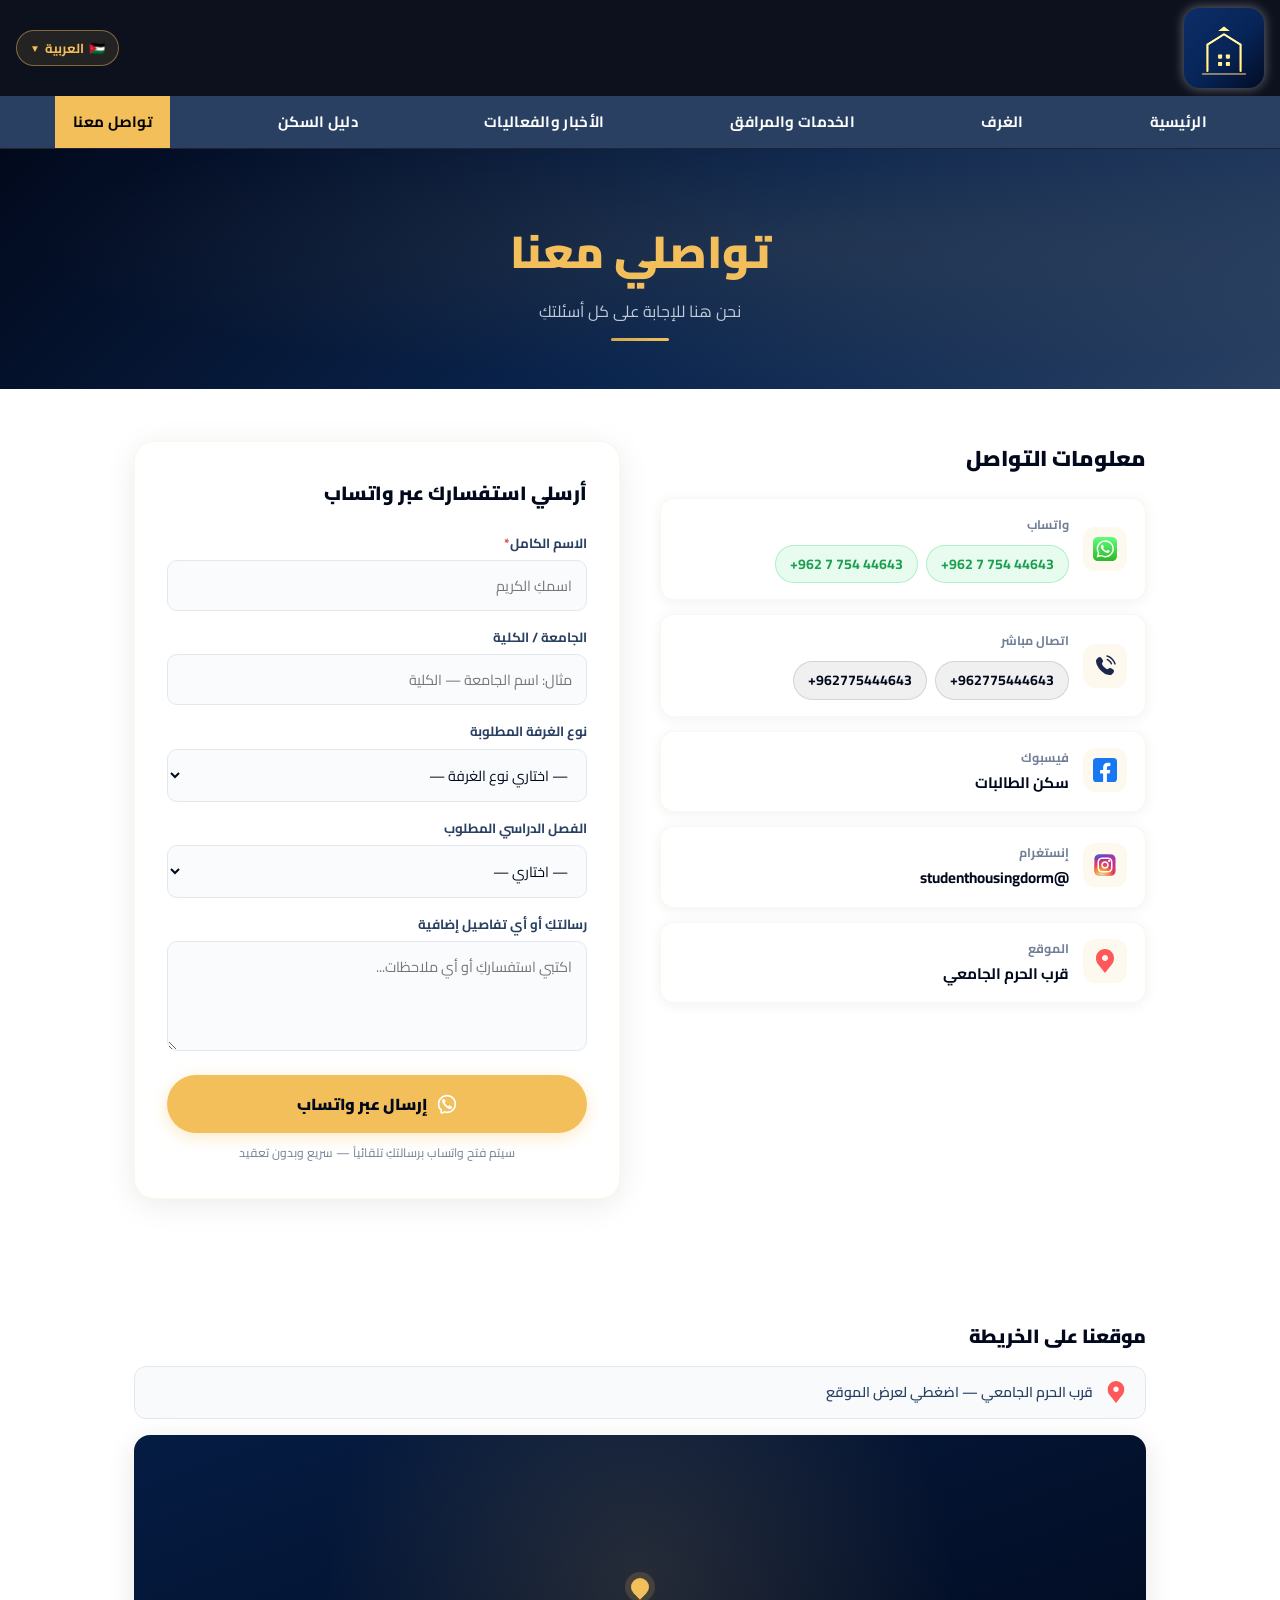
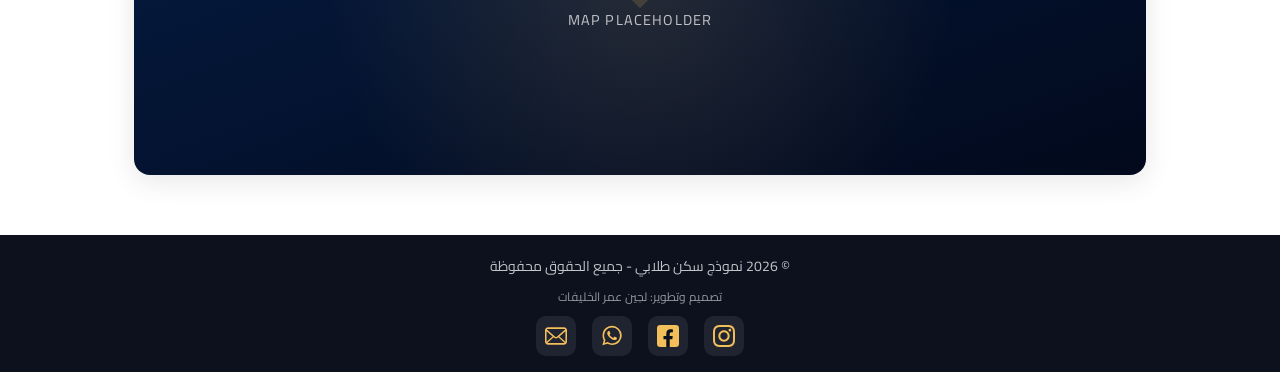
==== Contact_Page.html @ f3275cb9 "Initial commit — student housing website prototype Bilingual (Arabic RTL / English LTR) six-page sit" ====
<!DOCTYPE html>
<html lang="ar" dir="rtl">

<head>
    <meta charset="UTF-8">
    <meta name="viewport" content="width=device-width, initial-scale=1.0">
    <title>تواصل معنا — سكن الطالبات</title>
    <meta name="description"
        content="تواصلي مع سكن الطالبات — احجزي غرفتك أو استفسري عبر واتساب أو الفورم المباشر.">
    <meta name="keywords" content="تواصل السكن, حجز سكن طالبات, سكن طلابي, نموذج أولي">
    <meta name="author" content="Student Housing Team">
    <meta name="robots" content="noindex, nofollow">
    <meta property="og:type" content="website">
    <meta property="og:title" content="تواصل معنا — سكن الطالبات">
    <meta property="og:description" content="تواصلي مع إدارة سكن الطالبات — نموذج أولي.">
    <meta property="og:image" content="Photos/Logo.svg">
    <meta name="twitter:card" content="summary_large_image">
    <link rel="stylesheet" href="CSS/Style.css">
    <link rel="icon" href="Photos/Logo.svg" type="image/svg+xml">
    <link rel="preconnect" href="https://fonts.googleapis.com">
    <link href="https://fonts.googleapis.com/css2?family=Cairo:wght@300;400;600;700;900&display=swap" rel="stylesheet">
    <script src="Js/lang-data.js"></script>

    <script>
      (function (d) {
          var s = d.createElement("script");
          s.setAttribute("data-position", 5);
          s.setAttribute("data-color", "#F3BF5B");
          s.setAttribute("data-widget_layout", "full");
          s.setAttribute("data-account", "6AjWs1Mzxq");
          s.setAttribute("src", "https://cdn.userway.org/widget.js");
          (d.body || d.head).appendChild(s);
      })(document);
    </script>
        <style>
        /* Layout */
        .contact-wrapper {
            max-width: 1060px;
            margin: 52px auto;
            padding: 0 24px 70px;
            display: grid;
            grid-template-columns: 1fr 1fr;
            gap: 40px;
            align-items: start;
        }

        /* Info side */
        .contact-info h2 {
            font-family: 'Cairo', serif;
            font-size: 1.35rem;
            font-weight: 900;
            color: #02091C;
            margin-bottom: 22px;
        }

        .ci-card {
            display: flex;
            align-items: flex-start;
            gap: 14px;
            padding: 16px 18px;
            background: #fff;
            border-radius: 14px;
            box-shadow: 0 2px 14px rgba(2, 9, 28, .06);
            border: 1px solid rgba(243, 191, 91, .12);
            margin-bottom: 14px;
            text-decoration: none;
            transition: box-shadow .2s, transform .2s;
        }

        .ci-card:hover {
            box-shadow: 0 6px 22px rgba(2, 9, 28, .11);
            transform: translateY(-2px);
        }

        .ci-icon {
            width: 44px;
            height: 44px;
            border-radius: 12px;
            background: rgba(243, 191, 91, .1);
            display: flex;
            align-items: center;
            justify-content: center;
            flex-shrink: 0;
        }

        .ci-icon img {
            width: 24px;
            height: 24px;
            object-fit: contain;
        }

        .ci-body strong {
            display: block;
            font-family: 'Cairo', sans-serif;
            font-size: .78rem;
            font-weight: 700;
            color: #718096;
            margin-bottom: 2px;
        }

        .ci-body span {
            font-family: 'Cairo', sans-serif;
            font-size: .95rem;
            font-weight: 700;
            color: #02091C;
        }

        .ci-body span.green {
            color: #25d366;
        }

        /* بطاقة بأيقونة واحدة وزرين */
        .ci-card-dual {
            display: flex;
            align-items: center;
            gap: 14px;
            padding: 16px 18px;
            background: #fff;
            border-radius: 14px;
            box-shadow: 0 2px 14px rgba(2, 9, 28, .06);
            border: 1px solid rgba(243, 191, 91, .12);
            margin-bottom: 14px;
        }

        .ci-dual-body {
            display: flex;
            flex-direction: column;
            gap: 6px;
            flex: 1;
        }

        .ci-dual-body strong {
            font-family: 'Cairo', sans-serif;
            font-size: .78rem;
            font-weight: 700;
            color: #718096;
            display: block;
            margin-bottom: 4px;
        }

        .ci-dual-btns {
            display: flex;
            gap: 8px;
            flex-wrap: wrap;
        }

        .ci-num-btn {
            display: inline-flex;
            align-items: center;
            padding: 7px 14px;
            border-radius: 50px;
            font-family: 'Cairo', sans-serif;
            font-size: .88rem;
            font-weight: 700;
            text-decoration: none;
            transition: transform .15s, background .2s;
            white-space: nowrap;
            direction: ltr;
        }

        .ci-num-btn.green {
            background: rgba(37, 211, 102, .1);
            color: #1a9e50;
            border: 1.5px solid rgba(37, 211, 102, .3);
        }

        .ci-num-btn.green:hover {
            background: #25d366;
            color: #fff;
            transform: translateY(-1px);
        }

        .ci-num-btn.dark {
            background: rgba(2, 9, 28, .06);
            color: #02091C;
            border: 1.5px solid rgba(2, 9, 28, .12);
        }

        .ci-num-btn.dark:hover {
            background: #02091C;
            color: #F3BF5B;
            transform: translateY(-1px);
        }

        /* Form */
        .contact-form-box {
            background: #fff;
            border-radius: 20px;
            padding: 36px 32px;
            box-shadow: 0 6px 32px rgba(2, 9, 28, .08);
            border: 1px solid rgba(243, 191, 91, .14);
        }

        .contact-form-box h2 {
            font-family: 'Cairo', serif;
            font-size: 1.2rem;
            font-weight: 900;
            color: #02091C;
            margin-bottom: 24px;
        }

        .form-group {
            margin-bottom: 16px;
        }

        .form-group label {
            display: block;
            font-family: 'Cairo', sans-serif;
            font-size: .83rem;
            font-weight: 700;
            color: #294062;
            margin-bottom: 6px;
        }

        .form-group input,
        .form-group select,
        .form-group textarea {
            width: 100%;
            padding: 11px 14px;
            font-family: 'Cairo', sans-serif;
            font-size: .9rem;
            border: 1.5px solid #e2e8f0;
            border-radius: 10px;
            outline: none;
            transition: border-color .2s;
            color: #02091C;
            background: #fafbfc;
        }

        .form-group input:focus,
        .form-group select:focus,
        .form-group textarea:focus {
            border-color: #F3BF5B;
            background: #fff;
        }

        .form-group textarea {
            resize: vertical;
            min-height: 110px;
        }

        .form-group select option {
            font-family: 'Cairo', sans-serif;
        }

        .submit-btn {
            width: 100%;
            padding: 14px;
            background: #F3BF5B;
            color: #02091C;
            font-family: 'Cairo', sans-serif;
            font-weight: 900;
            font-size: 1rem;
            border: none;
            border-radius: 50px;
            cursor: pointer;
            transition: background .2s, transform .15s;
            box-shadow: 0 4px 16px rgba(243, 191, 91, .35);
            display: flex;
            align-items: center;
            justify-content: center;
            gap: 10px;
        }

        .submit-btn img {
            width: 20px;
            height: 20px;
        }

        .submit-btn:hover {
            background: #d4a84f;
            transform: translateY(-1px);
        }

        .form-note {
            font-family: 'Cairo', sans-serif;
            font-size: .76rem;
            color: #718096;
            text-align: center;
            margin-top: 10px;
        }

        .success-toast {
            display: none;
            text-align: center;
            padding: 14px;
            background: rgba(37, 211, 102, .08);
            border: 1px solid rgba(37, 211, 102, .25);
            border-radius: 10px;
            color: #16a34a;
            font-family: 'Cairo', sans-serif;
            font-size: .9rem;
            font-weight: 700;
            margin-top: 14px;
        }

        /* Map */
        .map-section {
            max-width: 1060px;
            margin: 0 auto 60px;
            padding: 0 24px;
        }

        .map-section h2 {
            font-family: 'Cairo', serif;
            font-size: 1.2rem;
            font-weight: 900;
            color: #02091C;
            margin-bottom: 14px;
        }

        .map-wrap {
            border-radius: 16px;
            overflow: hidden;
            box-shadow: 0 6px 28px rgba(2, 9, 28, .1);
        }

        .map-wrap iframe {
            width: 100%;
            height: 340px;
            border: none;
            display: block;
        }

        .map-placeholder {
            width: 100%;
            height: 340px;
            display: flex;
            flex-direction: column;
            align-items: center;
            justify-content: center;
            gap: 12px;
            background:
                radial-gradient(circle at 50% 42%, rgba(243, 191, 91, .14), transparent 58%),
                linear-gradient(160deg, #051c43 0%, #02091c 100%);
        }

        .map-placeholder__pin {
            width: 18px;
            height: 18px;
            border-radius: 50% 50% 50% 0;
            background: #f3bf5b;
            transform: rotate(-45deg);
            box-shadow: 0 0 0 6px rgba(243, 191, 91, .16);
        }

        .map-placeholder__label {
            font-size: .9rem;
            letter-spacing: .08em;
            text-transform: uppercase;
            color: rgba(255, 255, 255, .72);
        }

        /* Location strip */
        .location-strip {
            display: flex;
            align-items: center;
            gap: 12px;
            background: #f8fafc;
            border-radius: 12px;
            padding: 14px 18px;
            border: 1px solid #e2e8f0;
            margin-bottom: 16px;
            font-family: 'Cairo', sans-serif;
            font-size: .88rem;
            color: #294062;
            font-weight: 600;
            text-decoration: none;
            transition: background .2s;
        }

        .location-strip:hover {
            background: #eef2f7;
        }

        .location-strip img {
            width: 22px;
            height: 22px;
            object-fit: contain;
        }

        @media(max-width:768px) {
            .contact-wrapper {
                grid-template-columns: 1fr;
            }

            .form-row {
                grid-template-columns: 1fr;
            }
        }
    </style>
</head>

<body>

    <!-- HEADER -->
    <div class="site-header">
        <div class="toolbar" style="display:flex;align-items:center;justify-content:space-between;padding:8px 16px;">
            <a href="index.html"><img src="Photos/Logo.svg" alt="شعار السكن"></a>
            <div class="lang-switcher" id="langSwitcher">
                <button class="lang-btn" id="langBtn" aria-haspopup="listbox" aria-expanded="false"><span
                        id="langFlag">🇯🇴</span><span id="langLabel">العربية</span><span
                        class="lang-arrow">▼</span></button>
                <div class="lang-dropdown" role="listbox">
                    <div class="lang-option active" data-lang="ar" role="option" tabindex="0"><span
                            class="flag">🇯🇴</span> العربية</div>
                    <div class="lang-option" data-lang="en" role="option" tabindex="0"><span class="flag">EN</span>
                        English</div>
                </div>
            </div>
        </div>
        <nav class="navbar" role="navigation">
            <button class="hamburger" id="hamburger" aria-label="فتح القائمة"
                aria-expanded="false"><span></span><span></span><span></span></button>
            <a href="index.html" data-t="nav_home">الرئيسية</a>
            <a href="Rooms_Page.html" data-t="nav_rooms">الغرف</a>
            <a href="Services_Page.html" data-t="nav_services">الخدمات والمرافق</a>
            <a href="News_Page.html" data-t="nav_news">الأخبار والفعاليات</a>
            <a href="Guide_Page.html" data-t="nav_guide">دليل السكن</a>
            <a href="Contact_Page.html" data-t="nav_contact" class="active">تواصل معنا</a>
        </nav>
    </div>

    <div class="page-hero">
        <h1><span data-t="contact_hero_title">تواصلي</span> <span data-t="contact_hero_span">معنا</span></h1>
        <p data-t="contact_hero_sub">نحن هنا للإجابة على كل أسئلتكِ</p>
        <div class="gold-line"></div>
    </div>

    <main>
        <div class="contact-wrapper">

            <!-- Info side -->
            <div class="contact-info">
                <h2 data-t="contact_info_title">معلومات التواصل</h2>

                <!-- واتساب — أيقونة واحدة + زرين -->
                <div class="ci-card-dual">
                    <div class="ci-icon"><img src="icons/whatsapp-green.svg" alt="واتساب"></div>
                    <div class="ci-dual-body">
                        <strong data-t="contact_label_wa">واتساب</strong>
                        <div class="ci-dual-btns">
                            <a class="ci-num-btn green" href="https://wa.me/962775444643" target="_blank"
                                rel="noopener">+962 7 754 44643</a>
                            <a class="ci-num-btn green soc-whatsapp" href="https://wa.me/962775444643" target="_blank"
                                rel="noopener">+962 7 754 44643</a>
                        </div>
                    </div>
                </div>

                <!-- اتصال مباشر — أيقونة واحدة + زرين -->
                <div class="ci-card-dual">
                    <div class="ci-icon"><img src="icons/call.svg" alt="هاتف"></div>
                    <div class="ci-dual-body">
                        <strong data-t="contact_label_call">اتصال مباشر</strong>
                        <div class="ci-dual-btns">
                            <a class="ci-num-btn dark" href="tel:+962775444643">+962775444643</a>
                            <a class="ci-num-btn dark" href="tel:+962775444643">+962775444643</a>
                        </div>
                    </div>
                </div>

                <!-- Facebook -->
                <a class="ci-card" href="https://www.facebook.com/share/1bdwPXqzQG/" target="_blank" rel="noopener">
                    <div class="ci-icon"><img src="icons/facebook-blue.svg" alt="فيسبوك"></div>
                    <div class="ci-body"><strong data-t="contact_label_fb">فيسبوك</strong><span
                            data-t="contact_fb_name">سكن الطالبات</span></div>
                </a>

                <!-- Instagram -->
                <a class="ci-card" href="https://www.instagram.com/lo0k_404?stkn=MTY5czFrOWpvb3hzcQ==" target="_blank" rel="noopener">
                    <div class="ci-icon"><img src="icons/instagram-org.svg" alt="إنستغرام"></div>
                    <div class="ci-body"><strong data-t="contact_label_ig">إنستغرام</strong><span>@studenthousingdorm</span>
                    </div>
                </a>

                <a class="ci-card" href="https://example.com/studenthousing/location" target="_blank" rel="noopener">
                    <div class="ci-icon"><img src="icons/map.svg" alt="موقع"
                            style="filter: hue-rotate(310deg) saturate(5);"></div>
                    <div class="ci-body"><strong data-t="contact_label_loc">الموقع</strong><span
                            data-t="contact_location">قرب الحرم الجامعي</span></div>
                </a>

            </div>

            <!-- Form -->
            <div class="contact-form-box">
                <h2 data-t="contact_form_title">أرسلي استفسارك عبر واتساب</h2>
                <div class="form-group">
                    <label data-t="contact_form_name">الاسم الكامل <span style="color:#ef4444;">*</span></label>
                    <input type="text" id="f-name" placeholder="اسمكِ الكريم" data-placeholder="contact_ph_name"
                        autocomplete="name">
                </div>
                <div class="form-group">
                    <label data-t="contact_form_uni">الجامعة / الكلية</label>
                    <input type="text" id="f-uni" placeholder="مثال: اسم الجامعة — الكلية"
                        data-placeholder="contact_ph_uni">
                </div>
                <div class="form-group">
                    <label data-t="contact_form_room">نوع الغرفة المطلوبة</label>
                    <select id="f-room">
                        <option value="" data-t="contact_room_placeholder">— اختاري نوع الغرفة —</option>
                        <option data-t="room_single_royal_name">غرفة مفردة رويال</option>
                        <option data-t="room_single_ordinary_name">غرفة مفردة عادية</option>
                        <option data-t="room_double_vip_name">غرفة مزدوجة VIP</option>
                        <option data-t="room_double_ordinary_name">غرفة مزدوجة عادية</option>
                        <option data-t="room_triple_name">غرفة ثلاثية</option>
                        <option data-t="contact_room_general">استفسار عام</option>
                    </select>
                </div>
                <div class="form-group">
                    <label data-t="contact_form_semester">الفصل الدراسي المطلوب</label>
                    <select id="f-semester">
                        <option value="" data-t="contact_sem_placeholder">— اختاري —</option>
                        <option data-t="contact_sem1">الفصل الأول 2025/2026</option>
                        <option data-t="contact_sem2">الفصل الثاني 2025/2026</option>
                        <option data-t="contact_sem3">الفصل الصيفي 2026</option>
                    </select>
                </div>
                <div class="form-group">
                    <label data-t="contact_form_msg">رسالتكِ أو أي تفاصيل إضافية</label>
                    <textarea id="f-msg" placeholder="اكتبي استفساركِ أو أي ملاحظات..."
                        data-placeholder="contact_ph_msg"></textarea>
                </div>
                <button class="submit-btn" id="sendBtn">
                    <img src="icons/whatsapp_white.svg" alt="">
                    <span data-t="contact_form_submit">إرسال عبر واتساب</span>
                </button>
                <p class="form-note" data-t="contact_form_note">سيتم فتح واتساب برسالتكِ تلقائياً — سريع وبدون تعقيد</p>
                <div class="success-toast" id="successToast" data-t="contact_sending">جاري فتح واتساب...</div>
            </div>

        </div>

        <!-- Map -->
        <div class="map-section">
            <h2 data-t="contact_map_title">موقعنا على الخريطة</h2>
            <a class="location-strip" href="https://example.com/studenthousing/location" target="_blank" rel="noopener">
                <img src="icons/map.svg" alt="موقع" style="filter: hue-rotate(310deg) saturate(5);">
                <span data-t="contact_map_strip">قرب الحرم الجامعي — اضغطي لعرض الموقع</span>
            </a>
            <div class="map-wrap">
                <div class="map-placeholder" role="img" aria-label="Map placeholder - Student Housing prototype">
                    <span class="map-placeholder__pin" aria-hidden="true"></span>
                    <span class="map-placeholder__label">Map placeholder</span>
                </div>
            </div>
        </div>
    </main>

    <!-- ══ FOOTER ══ -->
    <footer class="footer" role="contentinfo">
        <p data-t="footer_text">© 2026 نموذج سكن طلابي - جميع الحقوق محفوظة</p>
        <p data-t="footer_credit" style="font-size:12px; margin-top:4px; opacity:0.75;">Designed &amp; Developed by Lujain Omar Al-Khalifat</p>
        <div class="social-icons">
            <a href="https://www.instagram.com/lo0k_404?stkn=MTY5czFrOWpvb3hzcQ==" target="_blank" rel="noopener noreferrer"
                class="soc-instagram" aria-label="إنستغرام">
                <img src="icons/instagram.svg" alt="Instagram"></a>
            <a href="https://www.facebook.com/share/1bdwPXqzQG/" target="_blank" rel="noopener noreferrer"
                class="soc-facebook" aria-label="فيسبوك">
                <img src="icons/facebook.svg" alt="Facebook"></a>
            <a href="https://wa.me/962775444643" target="_blank" rel="noopener noreferrer" class="soc-whatsapp"
                aria-label="واتساب">
                <img src="icons/whatsapp.svg" alt="WhatsApp"></a>
            <a href="mailto:lo0k.404.tech.dev@gmail.com" target="_blank" class="soc-gmail" aria-label="البريد الإلكتروني">
                <img src="icons/email.svg" alt="Email us on Gmail" title="Gmail"></a>
        </div>
    </footer>
    <script>
        document.getElementById('sendBtn').addEventListener('click', function () {
            var name = document.getElementById('f-name').value.trim();
            if (!name) { alert(window.AM_T && window.AM_T[localStorage.getItem('am_lang') || 'ar']['contact_alert_name'] || 'من فضلكِ أدخلي اسمكِ'); return; }
            var phone = document.getElementById('f-phone').value.trim();
            var uni = document.getElementById('f-uni').value.trim();
            var room = document.getElementById('f-room').value;
            var sem = document.getElementById('f-semester').value;
            var msg = document.getElementById('f-msg').value.trim();
            var text = 'مرحباً، أود الاستفسار عن سكن الطالبات.\n\n';
            text += 'الاسم: ' + name + '\n';
            if (phone) text += 'الهاتف: ' + phone + '\n';
            if (uni) text += 'الجامعة: ' + uni + '\n';
            if (room) text += 'الغرفة المطلوبة: ' + room + '\n';
            if (sem) text += 'الفصل: ' + sem + '\n';
            if (msg) text += '\nالرسالة: ' + msg;
            document.getElementById('successToast').style.display = 'block';
            setTimeout(function () { window.open('https://wa.me/962775444643?text=' + encodeURIComponent(text), '_blank'); }, 400);
        });
    </script>
    <script>
        (function () { var btn = document.getElementById('hamburger'), nav = document.querySelector('.navbar'); if (!btn || !nav) return; btn.addEventListener('click', function () { var o = nav.classList.toggle('nav-open'); btn.classList.toggle('open', o); btn.setAttribute('aria-expanded', o ? 'true' : 'false'); }); nav.querySelectorAll('a').forEach(function (a) { a.addEventListener('click', function () { nav.classList.remove('nav-open'); btn.classList.remove('open'); btn.setAttribute('aria-expanded', 'false'); }); }); })();
        (function () { function s() { var h = document.querySelector('.site-header'); if (h) document.documentElement.style.setProperty('--header-h', h.offsetHeight + 'px'); } s(); window.addEventListener('resize', s, { passive: true }); })();
    </script>
    <script src="Js/java.js"></script>
</body>

</html>
---- CSS/Style.css ----
/* ══════════════════════════════════════════════
   Student Housing — Main Stylesheet
   ══════════════════════════════════════════════ */

/* Google Fonts — Cairo */
@import url('https://fonts.googleapis.com/css2?family=Cairo:wght@200;300;400;500;600;700;800;900&display=swap');

/* ── CSS Variables ── */
:root {
    /* Colors */
    --color-brown:        #294062;
    --color-brown-dark:   #02091C;
    --color-green:        #F3BF5B;
    --color-green-dark:   #d4a84f;
    --color-beige:        #051C43;
    --color-beige-mid:    #0a254f;
    --color-black-bar:    #02091C;
    --color-text:         #E6EEF5;
    --color-white:        #ffffff;
    --color-primary-dark: #02091C;
    --color-secondary:    #294062;
    --color-light-blue:   #80A9C5;

    /* Typography */
    --font-body: 'Cairo', Georgia, sans-serif;

    /* Spacing & Shape */
    --radius-card: 12px;
    --radius-btn:  50px;

    /* Shadows */
    --shadow-card:  0 4px 20px rgba(0, 0, 0, 0.25);
    --shadow-hover: 0 8px 32px rgba(0, 0, 0, 0.4);

    /* Transitions */
    --transition: 0.2s ease;
}

/* ── Reset ── */
*, *::before, *::after {
    box-sizing: border-box;
    margin: 0;
    padding: 0;
}

html {
    scroll-behavior: smooth;
    height: 100%;
}

body {
    font-family: var(--font-body);
    background: var(--color-white);
    color: var(--color-brown);
    font-size: 16px;
    line-height: 1.6;
    display: flex;
    flex-direction: column;
    min-height: 100%;
}

/* ── Main content grows to fill space ── */
#content-area, main {
    flex: 1 0 auto;
}

/* ══════════════════════════════════════════════
   SITE HEADER (logo bar)
   ══════════════════════════════════════════════ */
.site-header {
    background: #0d111e;
    display: flex;
    flex-direction: column;
    align-items: stretch;
    border-bottom: 1px solid rgba(255, 255, 255, 0.08);
    position: sticky;
    top: 0;
    z-index: 500;
}

.toolbar {
    display: flex;
    align-items: center;
    padding: 8px 20px;
    background: #0d111e;
}

.toolbar img,
.site-header > .toolbar img {
    width: 80px;
    height: 80px;
    object-fit: contain;
    display: block;
    filter: brightness(1.3) drop-shadow(0 0 6px rgba(255, 255, 255, 0.4));
}

/* ══════════════════════════════════════════════
   NAVBAR
   ══════════════════════════════════════════════ */
.navbar {
    background: var(--color-secondary);
    display: flex;
    justify-content: center;
    align-items: center;
    flex-wrap: wrap;
    position: relative;
    direction: ltr;
    gap: 0;
}

.navbar a {
    color: var(--color-white);
    text-decoration: none;
    padding: 14px 18px;
    font-family: var(--font-body);
    font-size: 15px;
    font-weight: 700;
    transition: background var(--transition), color var(--transition);
    white-space: nowrap;
    letter-spacing: 0.3px;
}

.navbar a:hover {
    background: var(--color-light-blue);
    color: #000;
}

.navbar a.active {
    background: var(--color-green);
    color: #000;
}

/* للشاشات الأكبر من 768px (حاسوب/تابلت) */
@media (min-width: 768px) {
    .navbar {
        gap: 90px; /* مسافة بين الروابط */
    }
}

/* ══════════════════════════════════════════════
   FOOTER
   ══════════════════════════════════════════════ */
.footer {
    flex-shrink: 0;
    background: #0d111e;
    color: var(--color-white);
    text-align: center;
    padding: 20px 16px 16px;
    font-family: var(--font-body);
    font-size: 14px;
}

.footer p {
    margin-bottom: 10px;
    color: rgba(255, 255, 255, 0.75);
}

/* Social icons row */
.social-icons {
    display: flex;
    justify-content: center;
    gap: 16px;
    margin-top: 10px;
}

.social-icons a {
    display: inline-flex;
    align-items: center;
    justify-content: center;
    width: 40px;
    height: 40px;
    background: rgba(255, 255, 255, 0.08);
    border-radius: 10px;
    transition: background var(--transition), transform var(--transition);
}

.social-icons a:hover {
    background: rgba(243, 191, 91, 0.2);
    transform: scale(1.2) translateY(-2px);
}

.social-icons a img {
    width: 22px;
    height: 22px;
    object-fit: contain;
    display: block;
}

/* ══════════════════════════════════════════════
   UTILITY CLASSES
   ══════════════════════════════════════════════ */
.page-heading {
    padding: 28px 24px 8px;
    color: var(--color-green);
    font-size: clamp(1.6rem, 3vw, 2.4rem);
    font-weight: 700;
    font-family: var(--font-body);
}

.page-intro {
    padding: 0 24px 24px;
    color: var(--color-text);
    font-size: 1rem;
    font-family: var(--font-body);
}

/* Section title with gold underline */
.section-title {
    color: var(--color-brown);
    font-size: clamp(1.2rem, 2vw, 1.6rem);
    margin-bottom: 14px;
    font-family: var(--font-body);
    position: relative;
    padding-bottom: 8px;
}

.section-title::after {
    content: '';
    position: absolute;
    bottom: 0;
    left: 0;
    width: 50px;
    height: 3px;
    background: var(--color-green);
    border-radius: 2px;
}

/* Card base */
.card-base {
    background: var(--color-beige);
    border-radius: var(--radius-card);
    box-shadow: var(--shadow-card);
    transition: transform var(--transition), box-shadow var(--transition);
}

.card-base:hover {
    transform: translateY(-4px);
    box-shadow: var(--shadow-hover);
}

/* ══════════════════════════════════════════════
   HAMBURGER MENU
   ══════════════════════════════════════════════ */
.hamburger {
    display: none;
    flex-direction: column;
    justify-content: center;
    align-items: center;
    gap: 5px;
    width: 42px;
    height: 42px;
    background: var(--color-green-dark);
    border: none;
    border-radius: 8px;
    cursor: pointer;
    padding: 6px;
    position: absolute;
    left: 12px;
    top: 50%;
    transform: translateY(-50%);
    z-index: 100;
    transition: background var(--transition);
}

.hamburger:hover {
    background: var(--color-green);
}

.hamburger span {
    display: block;
    width: 22px;
    height: 2px;
    background: var(--color-brown-dark);
    border-radius: 3px;
    transition: transform 0.3s, opacity 0.3s, width 0.3s;
    transform-origin: center;
}

/* Animate to X when open */
.hamburger.open span:nth-child(1) { transform: translateY(7px) rotate(45deg); }
.hamburger.open span:nth-child(2) { opacity: 0; width: 0; }
.hamburger.open span:nth-child(3) { transform: translateY(-7px) rotate(-45deg); }

/* ══════════════════════════════════════════════
   USERWAY ACCESSIBILITY WIDGET
   ══════════════════════════════════════════════ */
.uwy.uwy-default,
/* ══════════════════════════════════════════════
   USERWAY ACCESSIBILITY WIDGET
   ══════════════════════════════════════════════ */
.uwy.uwy-default,
#userwayWidgetIcon {
    bottom: 20px !important;
    left:   20px !important;
    right:  auto !important;
    top:    auto !important;
}
/* ══════════════════════════════════════════════
   LANGUAGE-SPECIFIC FONT OVERRIDES
   ══════════════════════════════════════════════ */
[lang="ar"] * {
    font-family: 'Cairo', Georgia, sans-serif;
    direction: rtl;
}

[lang="ar"] .navbar {
    direction: rtl;
}

/* ══════════════════════════════════════════════
   RESPONSIVE — MOBILE (≤ 768px)
   ══════════════════════════════════════════════ */
@media (max-width: 768px) {

    .hamburger {
        display: flex;
    }

    /* Hide links by default */
    .navbar a {
        display: none;
        width: 100%;
        text-align: center;
        padding: 14px 20px;
        border-top: 1px solid rgba(255, 255, 255, 0.08);
        font-size: 1rem;
    }

    /* Show links when open */
    .navbar.nav-open a {
        display: block;
    }

    .navbar {
        flex-direction: column;
        align-items: stretch;
        padding-top: 54px; /* space for hamburger */
    }

    .toolbar img {
        width: 70px;
        height: 70px;
    }

    .social-icons a {
        width: 36px;
        height: 36px;
    }

    .social-icons a img {
        width: 20px;
        height: 20px;
    }
}

@media (max-width: 480px) {
    .toolbar img {
        width: 60px;
        height: 60px;
    }
}

/* ══════════════════════════════════════════════
   SHARED PAGE COMPONENTS (all inner pages)
   ══════════════════════════════════════════════ */

/* Page Hero Banner */
.page-hero {
    background: linear-gradient(135deg,#02091C 0%,#0a254f 55%,#294062 100%);
    padding: 68px 24px 48px;
    text-align: center;
    position: relative;
    overflow: hidden;
}
.page-hero::before {
    content:''; position:absolute; inset:0;
    background: radial-gradient(ellipse at 60% 40%,rgba(243,191,91,.09) 0%,transparent 68%);
    pointer-events:none;
}
.page-hero h1 {
    font-family:'Cairo',serif; font-size:clamp(1.7rem,4vw,2.8rem);
    font-weight:900; color:#fff; margin-bottom:10px; position:relative; z-index:1;
}
.page-hero h1 span { color:#F3BF5B; }
.page-hero p {
    color:rgba(230,238,245,.82); font-family:'Cairo',sans-serif;
    font-size:1rem; max-width:520px; margin:0 auto; position:relative; z-index:1;
}
.gold-line {
    width:58px; height:3px;
    background:linear-gradient(to left,#F3BF5B,#d4a84f);
    border-radius:2px; margin:14px auto 0;
    position:relative; z-index:1;
}

/* Lang switcher styles */
.lang-switcher { position:relative; display:inline-flex; align-items:center; }
.lang-btn {
    background:rgba(243,191,91,.10); border:1.5px solid rgba(243,191,91,.45);
    border-radius:20px; color:#F3BF5B; font-family:'Cairo',sans-serif;
    font-size:13px; font-weight:700; padding:5px 13px;
    cursor:pointer; display:flex; align-items:center; gap:5px;
    white-space:nowrap; transition:background .2s; user-select:none;
}
.lang-btn:hover { background:rgba(243,191,91,.20); }
.lang-arrow { font-size:10px; transition:transform .2s; }
.lang-switcher.open .lang-arrow { transform:rotate(180deg); }
.lang-dropdown {
    display:none; position:absolute; top:calc(100% + 6px); right:0;
    background:#0d111e; border:1.5px solid rgba(243,191,91,.28);
    border-radius:10px; overflow:hidden; min-width:130px;
    box-shadow:0 6px 22px rgba(0,0,0,.55); z-index:600;
}
[dir="ltr"] .lang-dropdown { right:auto; left:0; }
.lang-switcher.open .lang-dropdown { display:block; }
.lang-option {
    display:flex; align-items:center; gap:8px; padding:10px 15px;
    color:#E6EEF5; font-family:'Cairo',sans-serif;
    font-size:14px; font-weight:600; cursor:pointer; transition:background .15s;
}
.lang-option:hover { background:rgba(243,191,91,.10); }
.lang-option.active { color:#F3BF5B; }
.lang-option .flag { font-size:17px; }

/* Music button */
.music-btn {
    position:fixed; bottom:18px; right:18px; z-index:1000;
    background:rgba(2,9,28,.70); border:1.5px solid rgba(243,191,91,.65);
    border-radius:50%; width:40px; height:40px;
    cursor:pointer; display:flex; align-items:center; justify-content:center;
    transition:background .2s,transform .15s; padding:0;
    box-shadow:0 2px 12px rgba(0,0,0,.45);
}
.music-btn:hover { background:rgba(243,191,91,.18); transform:scale(1.1); }
.music-btn img { width:22px; height:22px; object-fit:contain; display:block; pointer-events:none; }

/* Lightbox */
.lightbox {
    display:none; position:fixed; inset:0;
    background:rgba(2,9,28,.93); z-index:3000;
    align-items:center; justify-content:center; padding:20px;
}
.lightbox.open { display:flex; }
.lightbox img { max-width:90vw; max-height:85vh; border-radius:12px; object-fit:contain; }
.lightbox-close {
    position:absolute; top:16px; left:20px;
    background:rgba(243,191,91,.15); border:1.5px solid rgba(243,191,91,.5);
    color:#F3BF5B; font-size:1.3rem; width:40px; height:40px;
    border-radius:50%; cursor:pointer; display:flex; align-items:center; justify-content:center;
    transition:background .2s;
}
.lightbox-close:hover { background:rgba(243,191,91,.35); }

/* Social icons */
.social-icons a img { width:22px; height:22px; object-fit:contain; display:block; }
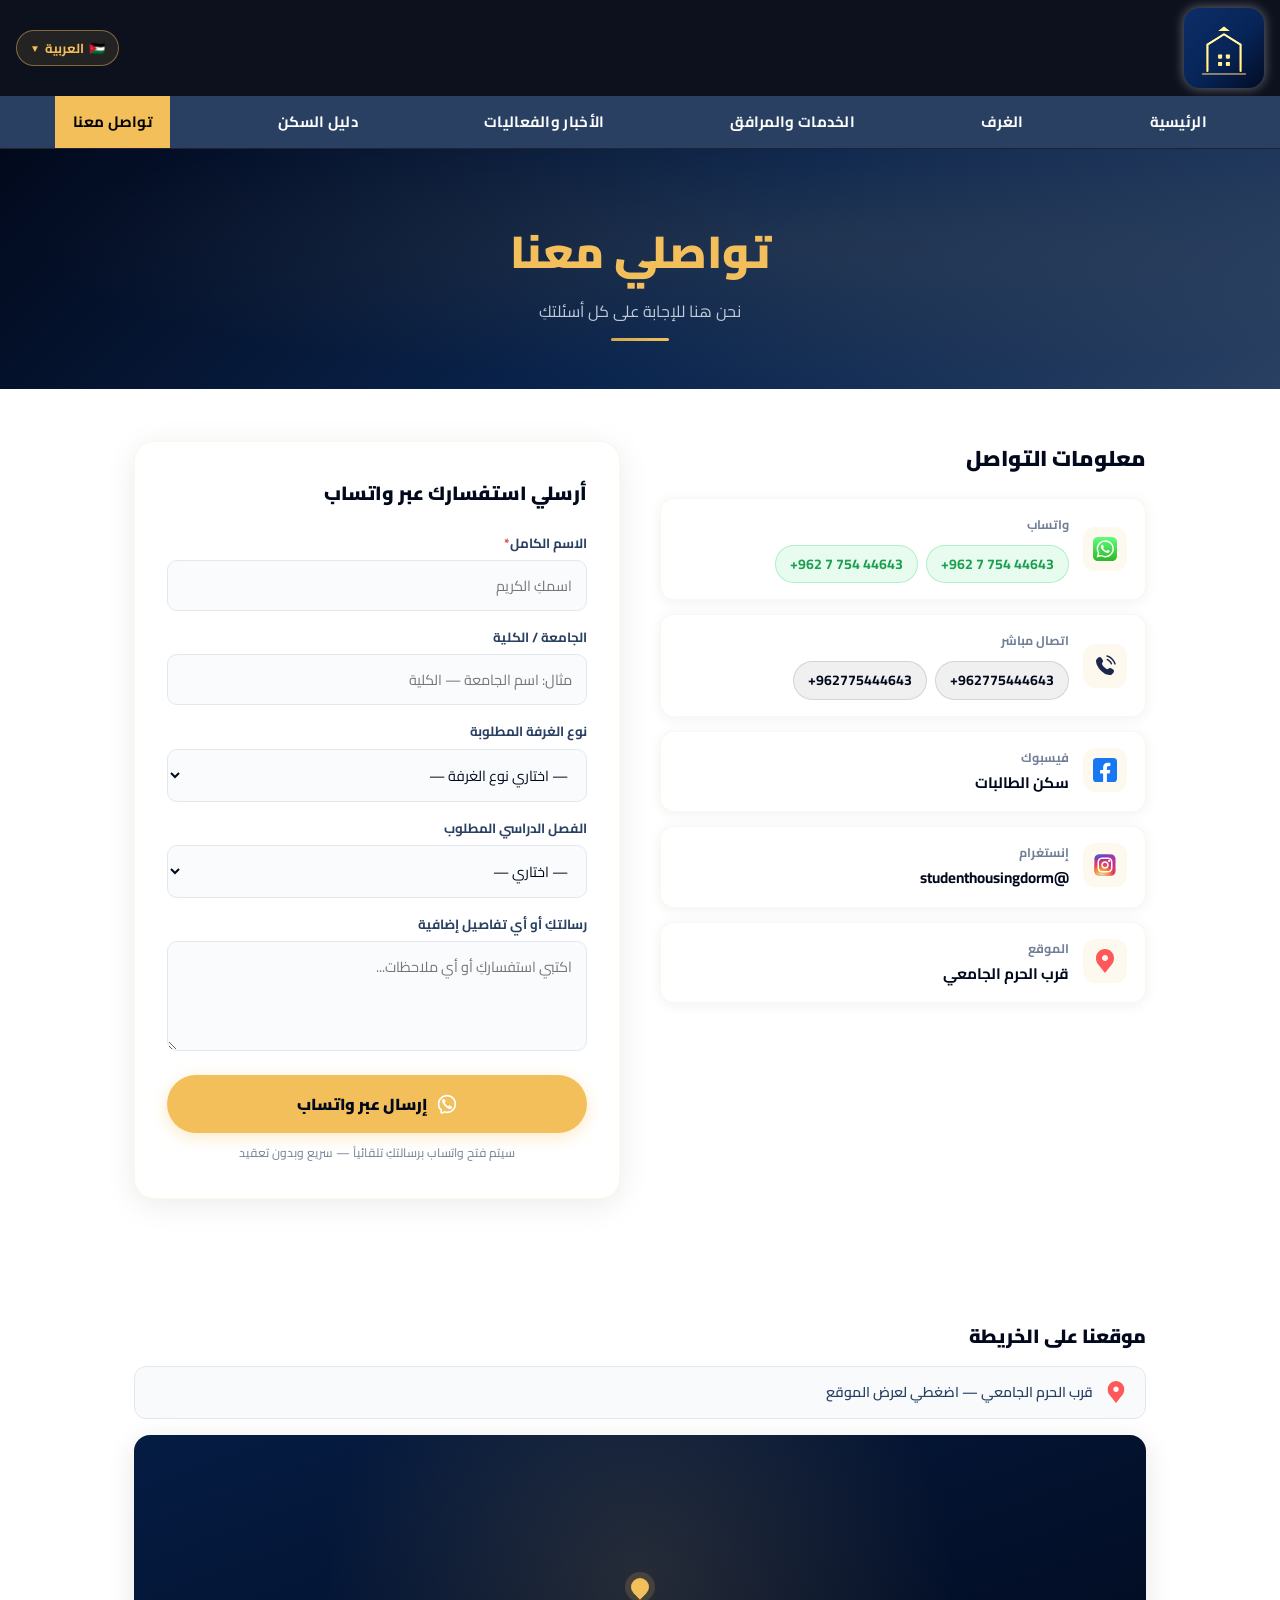
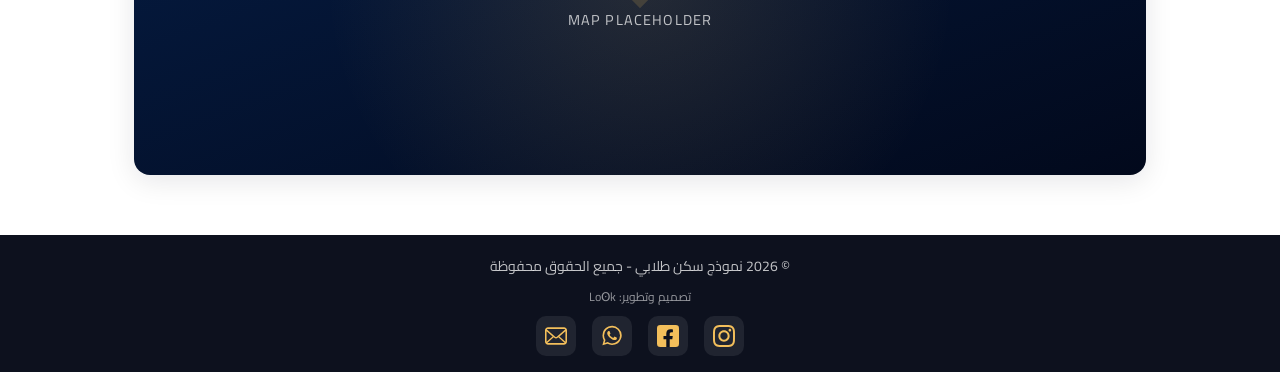
==== commit 6c4d4f00: "Update Contact_Page.html" ====
--- a/Contact_Page.html
+++ b/Contact_Page.html
@@ -551,7 +551,7 @@
     <!-- ══ FOOTER ══ -->
     <footer class="footer" role="contentinfo">
         <p data-t="footer_text">© 2026 نموذج سكن طلابي - جميع الحقوق محفوظة</p>
-        <p data-t="footer_credit" style="font-size:12px; margin-top:4px; opacity:0.75;">Designed &amp; Developed by Lujain Omar Al-Khalifat</p>
+        <p data-t="footer_credit" style="font-size:12px; margin-top:4px; opacity:0.75;">Designed &amp; Developed by Loʘk</p>
         <div class="social-icons">
             <a href="https://www.instagram.com/lo0k_404?stkn=MTY5czFrOWpvb3hzcQ==" target="_blank" rel="noopener noreferrer"
                 class="soc-instagram" aria-label="إنستغرام">
@@ -593,4 +593,4 @@
     <script src="Js/java.js"></script>
 </body>
 
-</html>+</html>
